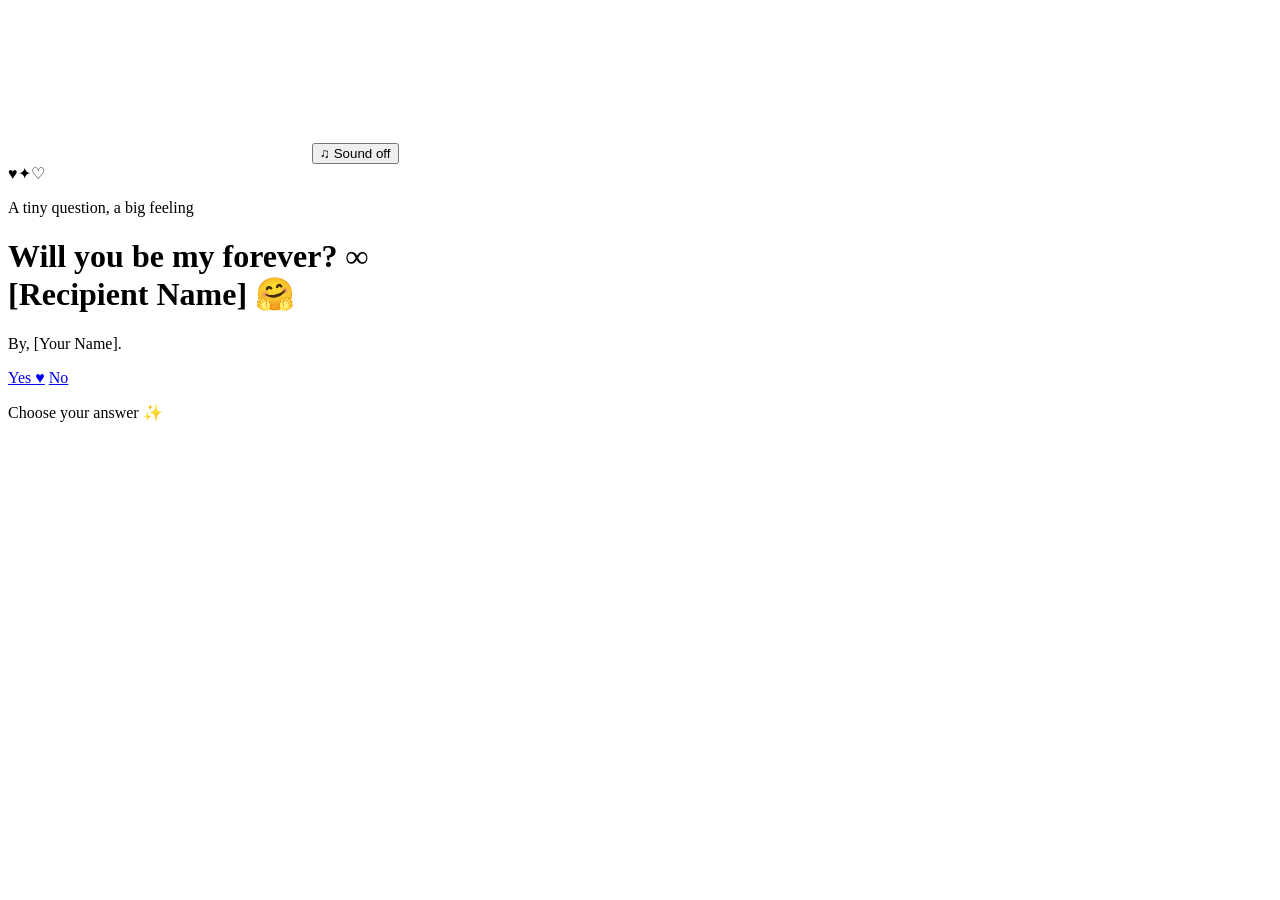
==== index.html @ 284b9cfb "Centralize editable names in config.js" ====
<!DOCTYPE html>
<html lang="en">
  <head>
    <meta charset="UTF-8" />
    <meta name="viewport" content="width=device-width, initial-scale=1.0" />
    <meta name="theme-color" content="#fff0f5" />
    <title>A little question for you</title>
    <link rel="stylesheet" href="./style.css" />
  </head>
  <body>
    <canvas class="love-canvas" aria-hidden="true"></canvas>
    <button class="sound-toggle" type="button" aria-pressed="false" aria-label="Turn sound on">♫ Sound off</button>
    <main class="container">
      <div class="hero-art" aria-hidden="true"><span class="hero-heart">♥</span><span class="sparkle sparkle-one">✦</span><span class="sparkle sparkle-two">♡</span></div>
      <p class="eyebrow">A tiny question, a big feeling</p>
      <h1>Will you be my forever? <span class="infinity">∞</span><br /><span data-name="recipient">[Recipient Name]</span> 🤗</h1>
      <p class="byline">By, <span data-name="sender">[Your Name]</span>.</p>
      <div class="btn">
        <a class="button button-yes" href="yes.html">Yes <span aria-hidden="true">♥</span></a>
        <a class="button button-no" href="no1.html">No</a>
      </div>
      <p class="hint">Choose your answer ✨</p>
    </main>
    <script src="./config.js"></script>
    <script src="./script.js"></script>
  </body>
</html>
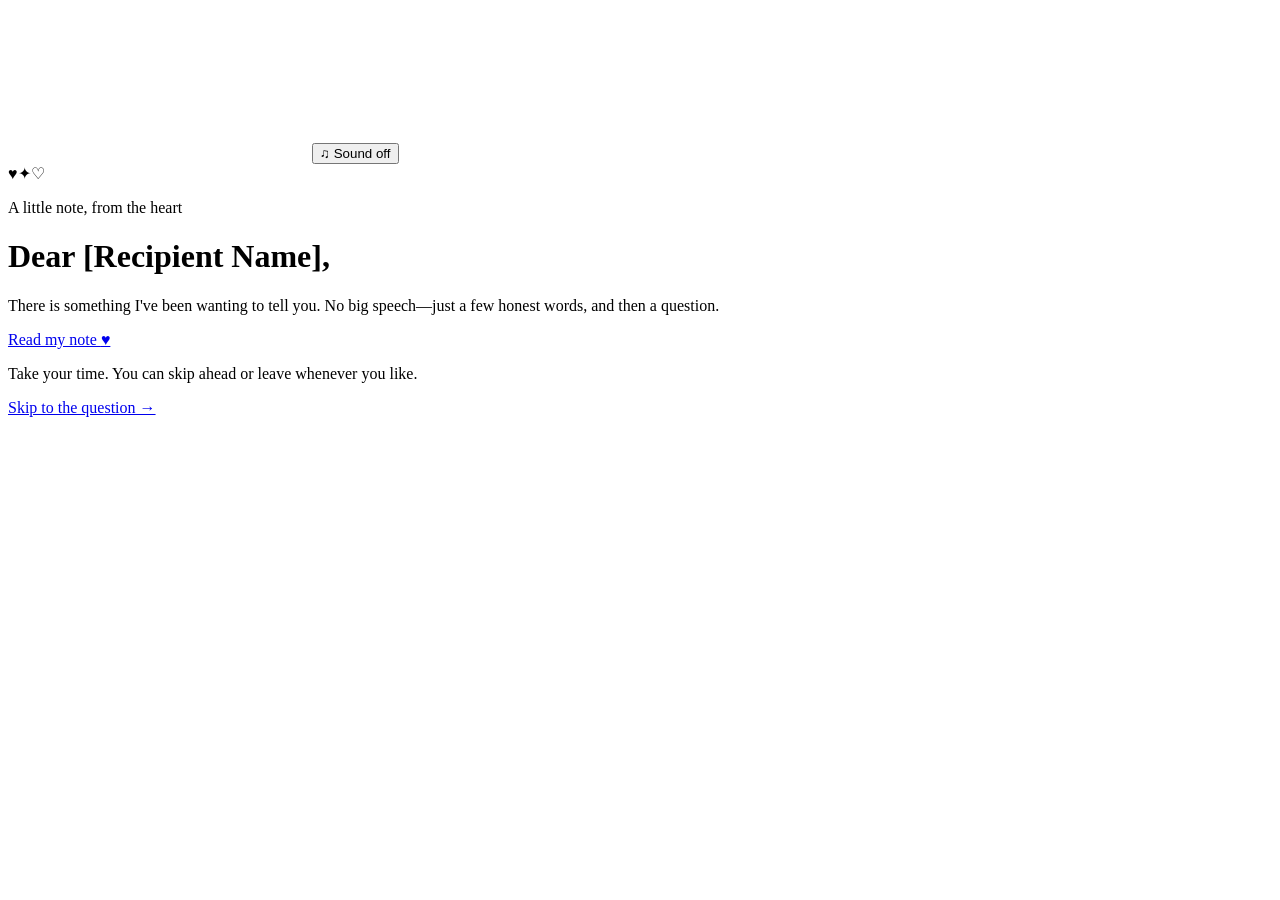
==== commit d4c9de58: "Make the invitation flow longer, heartfelt, and universally English-language friendly." ====
--- a/index.html
+++ b/index.html
@@ -4,7 +4,7 @@
     <meta charset="UTF-8" />
     <meta name="viewport" content="width=device-width, initial-scale=1.0" />
     <meta name="theme-color" content="#fff0f5" />
-    <title>A little question for you</title>
+    <title>A little note for you</title>
     <link rel="stylesheet" href="./style.css" />
   </head>
   <body>
@@ -12,14 +12,14 @@
     <button class="sound-toggle" type="button" aria-pressed="false" aria-label="Turn sound on">♫ Sound off</button>
     <main class="container">
       <div class="hero-art" aria-hidden="true"><span class="hero-heart">♥</span><span class="sparkle sparkle-one">✦</span><span class="sparkle sparkle-two">♡</span></div>
-      <p class="eyebrow">A tiny question, a big feeling</p>
-      <h1>Will you be my forever? <span class="infinity">∞</span><br /><span data-name="recipient">[Recipient Name]</span> 🤗</h1>
-      <p class="byline">By, <span data-name="sender">[Your Name]</span>.</p>
+      <p class="eyebrow">A little note, from the heart</p>
+      <h1>Dear <span data-name="recipient">[Recipient Name]</span>,</h1>
+      <p class="byline">There is something I've been wanting to tell you. No big speech—just a few honest words, and then a question.</p>
       <div class="btn">
-        <a class="button button-yes" href="yes.html">Yes <span aria-hidden="true">♥</span></a>
-        <a class="button button-no" href="no1.html">No</a>
+        <a class="button button-yes" href="story1.html">Read my note <span aria-hidden="true">♥</span></a>
       </div>
-      <p class="hint">Choose your answer ✨</p>
+      <p class="hint">Take your time. You can skip ahead or leave whenever you like.</p>
+      <a class="back-link" href="question.html">Skip to the question →</a>
     </main>
     <script src="./config.js"></script>
     <script src="./script.js"></script>
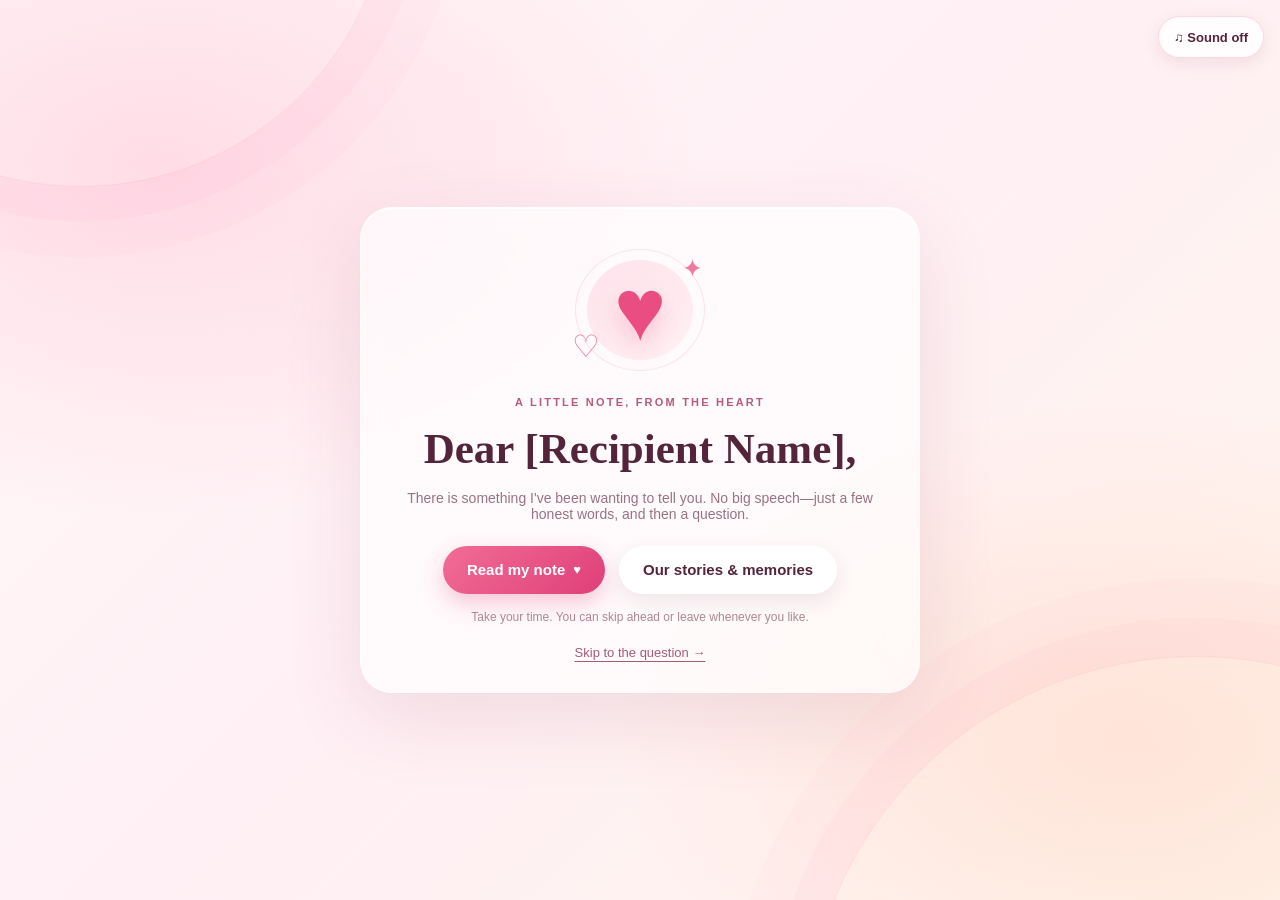
==== commit 340bed23: "Add editable stories and memories collection" ====
--- a/index.html
+++ b/index.html
@@ -17,6 +17,7 @@
       <p class="byline">There is something I've been wanting to tell you. No big speech—just a few honest words, and then a question.</p>
       <div class="btn">
         <a class="button button-yes" href="story1.html">Read my note <span aria-hidden="true">♥</span></a>
+        <a class="button" href="memories.html">Our stories &amp; memories</a>
       </div>
       <p class="hint">Take your time. You can skip ahead or leave whenever you like.</p>
       <a class="back-link" href="question.html">Skip to the question →</a>
--- a/style.css
+++ b/style.css
@@ -0,0 +1,312 @@
+* {
+  box-sizing: border-box;
+}
+
+:root {
+  color-scheme: light;
+  font-family: "Trebuchet MS", "Segoe UI", sans-serif;
+  font-synthesis: none;
+  text-rendering: optimizeLegibility;
+  -webkit-font-smoothing: antialiased;
+  --ink: #54243a;
+  --pink: #e94d82;
+  --rose: #ff8eac;
+}
+
+body {
+  min-width: 320px;
+  min-height: 100vh;
+  min-height: 100svh;
+  margin: 0;
+  display: grid;
+  place-items: center;
+  overflow: hidden;
+  padding: 24px;
+  color: var(--ink);
+  background:
+    radial-gradient(ellipse at 12% 18%, rgb(255 199 216 / 54%), transparent 34%),
+    radial-gradient(ellipse at 88% 82%, rgb(255 215 198 / 56%), transparent 32%),
+    linear-gradient(135deg, #fff8f8 0%, #fff0f5 48%, #fff5ec 100%);
+}
+
+body::before,
+body::after {
+  position: fixed;
+  z-index: 0;
+  width: min(52vw, 620px);
+  aspect-ratio: 1;
+  border: 1px solid rgb(233 77 130 / 10%);
+  border-radius: 50%;
+  content: "";
+  pointer-events: none;
+}
+
+body::before {
+  top: -34vw;
+  left: -18vw;
+  box-shadow: 0 0 0 34px rgb(233 77 130 / 3%), 0 0 0 70px rgb(233 77 130 / 2%);
+}
+
+body::after {
+  right: -24vw;
+  bottom: -42vw;
+  width: min(68vw, 780px);
+  box-shadow: 0 0 0 38px rgb(233 77 130 / 3%), 0 0 0 78px rgb(233 77 130 / 2%);
+}
+
+.love-canvas {
+  position: fixed;
+  z-index: 1;
+  inset: 0;
+  width: 100%;
+  height: 100%;
+  pointer-events: none;
+}
+
+.sound-toggle {
+  position: fixed;
+  z-index: 4;
+  top: max(16px, env(safe-area-inset-top));
+  right: max(16px, env(safe-area-inset-right));
+  min-height: 42px;
+  padding: 9px 15px;
+  border: 1px solid rgb(233 77 130 / 20%);
+  border-radius: 999px;
+  color: var(--ink);
+  background: rgb(255 255 255 / 82%);
+  box-shadow: 0 5px 18px rgb(108 47 70 / 10%);
+  font: inherit;
+  font-size: 13px;
+  font-weight: 700;
+  cursor: pointer;
+  backdrop-filter: blur(12px);
+}
+
+.sound-toggle:hover { background: white; }
+.sound-toggle:focus-visible { outline: 3px solid #8e3156; outline-offset: 3px; }
+.sound-toggle[aria-pressed="true"] { color: white; border-color: transparent; background: linear-gradient(135deg, #f16d96, #df3f78); }
+
+.container {
+  position: relative;
+  z-index: 2;
+  width: min(100%, 560px);
+  min-height: 430px;
+  padding: 34px 32px 32px;
+  display: flex;
+  flex-direction: column;
+  align-items: center;
+  justify-content: center;
+  gap: 16px;
+  text-align: center;
+  border: 1px solid rgb(255 255 255 / 84%);
+  border-radius: 32px;
+  background: rgb(255 255 255 / 66%);
+  box-shadow: 0 24px 80px rgb(130 50 80 / 12%), inset 0 1px rgb(255 255 255 / 90%);
+  backdrop-filter: blur(14px);
+  animation: card-arrive 750ms cubic-bezier(.2,.8,.2,1) both;
+}
+
+.hero-art {
+  position: relative;
+  width: 150px;
+  height: 136px;
+  display: grid;
+  place-items: center;
+  margin-bottom: 2px;
+  isolation: isolate;
+}
+
+.hero-art::before,
+.hero-art::after {
+  position: absolute;
+  z-index: -1;
+  inset: 18px 22px;
+  border-radius: 50%;
+  background: linear-gradient(145deg, #ffe2eb, #fff1f4);
+  content: "";
+  animation: halo 3.2s ease-in-out infinite;
+}
+
+.hero-art::after {
+  inset: 7px 10px;
+  border: 1px solid rgb(233 77 130 / 14%);
+  background: transparent;
+  animation-delay: -1.6s;
+}
+
+.hero-heart {
+  display: block;
+  color: var(--pink);
+  font-size: 88px;
+  line-height: 1;
+  filter: drop-shadow(0 12px 12px rgb(233 77 130 / 25%));
+  animation: heart-beat 1.65s ease-in-out infinite;
+}
+
+.sparkle {
+  position: absolute;
+  color: #ee7b9f;
+  font-size: 25px;
+  animation: sparkle 2.4s ease-in-out infinite;
+}
+
+.sparkle-one { top: 12px; right: 12px; }
+.sparkle-two { bottom: 13px; left: 7px; font-size: 31px; animation-delay: -1.1s; }
+
+.eyebrow {
+  margin: 0;
+  color: #b45c79;
+  font-size: 11px;
+  font-weight: 800;
+  letter-spacing: .2em;
+  text-transform: uppercase;
+}
+
+h1 {
+  max-width: 100%;
+  margin: 0;
+  color: var(--ink);
+  font-family: Georgia, "Times New Roman", serif;
+  font-size: clamp(29px, 7vw, 43px);
+  font-weight: 700;
+  line-height: 1.16;
+  text-wrap: balance;
+}
+
+.infinity { color: var(--pink); }
+.byline { margin: 0; color: #997383; font-size: 14px; }
+
+.btn {
+  display: flex;
+  flex-wrap: wrap;
+  justify-content: center;
+  gap: 14px;
+  margin-top: 8px;
+}
+
+.button {
+  min-width: 116px;
+  min-height: 48px;
+  padding: 13px 24px;
+  display: inline-flex;
+  align-items: center;
+  justify-content: center;
+  gap: 8px;
+  border: 0;
+  border-radius: 999px;
+  color: var(--ink);
+  background: #fff;
+  box-shadow: 0 7px 20px rgb(108 47 70 / 11%);
+  font: inherit;
+  font-size: 15px;
+  font-weight: 800;
+  text-decoration: none;
+  cursor: pointer;
+  transition: transform 180ms ease, box-shadow 180ms ease, background 180ms ease;
+  -webkit-tap-highlight-color: transparent;
+}
+
+.button:hover { transform: translateY(-3px); box-shadow: 0 12px 24px rgb(108 47 70 / 17%); }
+.button:focus-visible { outline: 3px solid #8e3156; outline-offset: 4px; }
+.button-yes { color: white; background: linear-gradient(135deg, #f16d96, #df3f78); box-shadow: 0 9px 22px rgb(233 77 130 / 30%); }
+.button-yes:hover { background: linear-gradient(135deg, #f47fa2, #d93470); }
+.button-yes span { font-size: 13px; }
+.button-no { border: 1px solid #f1dce3; }
+.hint { margin: 0; color: #ad8795; font-size: 12px; }
+.back-link { margin-top: 5px; color: #a45b76; font-size: 13px; text-decoration-thickness: 1px; text-underline-offset: 4px; }
+.back-link:hover { color: #d83f75; }
+.celebration-art .hero-heart { font-size: 96px; }
+.celebration .container { animation: card-arrive 750ms cubic-bezier(.2,.8,.2,1) both, celebrate 900ms 250ms ease-out both; }
+
+/* Stories and memories collection */
+body.memories-page {
+  display: block;
+  overflow-x: hidden;
+  overflow-y: auto;
+  padding: 86px 20px 40px;
+}
+.memories-container {
+  width: min(100%, 820px);
+  min-height: 0;
+  margin: 0 auto;
+  align-items: stretch;
+  justify-content: flex-start;
+  gap: 18px;
+  text-align: left;
+  padding: 38px clamp(20px, 5vw, 48px);
+}
+.memories-container > .eyebrow,
+.memories-container > h1,
+.memories-container > .byline { align-self: center; text-align: center; }
+.memories-container > .byline { max-width: 580px; line-height: 1.6; }
+.memories-container h1 { font-size: clamp(32px, 6vw, 46px); }
+.memory-editor,
+.memory-collection { width: 100%; }
+.memory-editor { padding: 22px; border: 1px solid #f3dfe6; border-radius: 22px; background: rgb(255 255 255 / 72%); }
+.memory-editor h2,
+.collection-heading h2 { margin: 0; font-family: Georgia, "Times New Roman", serif; font-size: 23px; }
+.memory-form-grid { display: grid; grid-template-columns: 1fr 2fr; gap: 14px; margin-top: 16px; }
+.memory-form-grid label { display: flex; flex-direction: column; gap: 7px; color: #805365; font-size: 13px; font-weight: 700; }
+.memory-form-grid input,
+.memory-form-grid select,
+.memory-form-grid textarea { width: 100%; min-height: 44px; padding: 11px 12px; border: 1px solid #ead3dc; border-radius: 11px; color: var(--ink); background: white; font: inherit; font-size: 14px; }
+.memory-form-grid textarea { min-height: 104px; resize: vertical; }
+.memory-form-grid input:focus,
+.memory-form-grid select:focus,
+.memory-form-grid textarea:focus { outline: 3px solid rgb(233 77 130 / 22%); border-color: #d95781; }
+.memory-date-field { grid-column: 1; }
+.memory-story-field { grid-column: 2; grid-row: 2 / span 2; }
+.optional { color: #ad8795; font-weight: 400; }
+.memory-form-actions { display: flex; flex-wrap: wrap; gap: 10px; margin-top: 15px; }
+.memory-form-actions .button { min-height: 44px; padding: 10px 18px; font-size: 13px; }
+.memory-status { min-height: 18px; margin: 8px 0 0; color: #87536a; font-size: 12px; }
+.collection-heading { display: flex; flex-wrap: wrap; align-items: center; justify-content: space-between; gap: 10px; }
+.text-button { padding: 7px 0; border: 0; color: #a24568; background: transparent; font: inherit; font-size: 13px; font-weight: 700; text-decoration: underline; text-underline-offset: 3px; cursor: pointer; }
+.text-button:hover { color: #d83f75; }
+.text-button:focus-visible { outline: 3px solid #8e3156; outline-offset: 3px; border-radius: 3px; }
+.memory-storage-note { margin: 5px 0 12px; }
+.memory-list { display: grid; grid-template-columns: repeat(auto-fit, minmax(min(100%, 250px), 1fr)); gap: 14px; }
+.memory-card { min-width: 0; padding: 19px; border: 1px solid rgb(255 255 255 / 90%); border-radius: 18px; background: rgb(255 255 255 / 76%); box-shadow: 0 10px 28px rgb(130 50 80 / 7%); }
+.memory-card-heading { display: flex; flex-wrap: wrap; align-items: center; justify-content: space-between; gap: 8px; color: #ad8795; font-size: 11px; }
+.memory-tag { padding: 5px 9px; border-radius: 999px; color: #98445f; background: #ffe8ef; font-weight: 800; }
+.memory-tag-event { color: #76538d; background: #f0e9fa; }
+.memory-tag-story { color: #8d5c31; background: #fff0da; }
+.memory-card h3 { margin: 13px 0 7px; font-family: Georgia, "Times New Roman", serif; font-size: 20px; }
+.memory-card > p { margin: 0; color: #806b75; font-size: 14px; line-height: 1.65; white-space: pre-wrap; overflow-wrap: anywhere; }
+.memory-card-actions { display: flex; gap: 16px; margin-top: 13px; }
+.memory-delete { color: #9a5363; }
+.memory-empty { margin: 0; padding: 24px; border: 1px dashed #e6c6d2; border-radius: 16px; color: #8f7180; text-align: center; }
+.memory-nav { display: flex; flex-wrap: wrap; align-items: center; justify-content: center; gap: 16px; padding-top: 4px; }
+.memory-nav .button { min-height: 44px; padding: 11px 19px; font-size: 13px; }
+
+@keyframes card-arrive {
+  from { opacity: 0; transform: translateY(18px) scale(.97); }
+  to { opacity: 1; transform: translateY(0) scale(1); }
+}
+@keyframes heart-beat {
+  0%, 100% { transform: scale(1); }
+  14% { transform: scale(1.11); }
+  28% { transform: scale(1); }
+  42% { transform: scale(1.07); }
+}
+@keyframes halo { 0%, 100% { transform: scale(.94); opacity: .8; } 50% { transform: scale(1.06); opacity: 1; } }
+@keyframes sparkle { 0%, 100% { transform: translateY(0) rotate(0) scale(.85); opacity: .65; } 50% { transform: translateY(-7px) rotate(18deg) scale(1.12); opacity: 1; } }
+@keyframes celebrate { 0% { transform: scale(.96); } 55% { transform: scale(1.025); } 100% { transform: scale(1); } }
+
+@media (max-width: 600px) {
+  body { padding: 16px; }
+  .container { min-height: 390px; padding: 27px 20px; gap: 14px; border-radius: 26px; }
+  .hero-art { width: 130px; height: 116px; }
+  .hero-heart { font-size: 75px; }
+  .button { min-width: 108px; }
+  body.memories-page { padding: 76px 12px 24px; }
+  .memories-container { padding: 28px 17px; }
+  .memory-form-grid { grid-template-columns: 1fr; }
+  .memory-date-field,
+  .memory-story-field { grid-column: auto; grid-row: auto; }
+  .memory-editor { padding: 17px; }
+}
+
+@media (prefers-reduced-motion: reduce) {
+  *, *::before, *::after { scroll-behavior: auto !important; animation-duration: .01ms !important; animation-iteration-count: 1 !important; transition-duration: .01ms !important; }
+}
